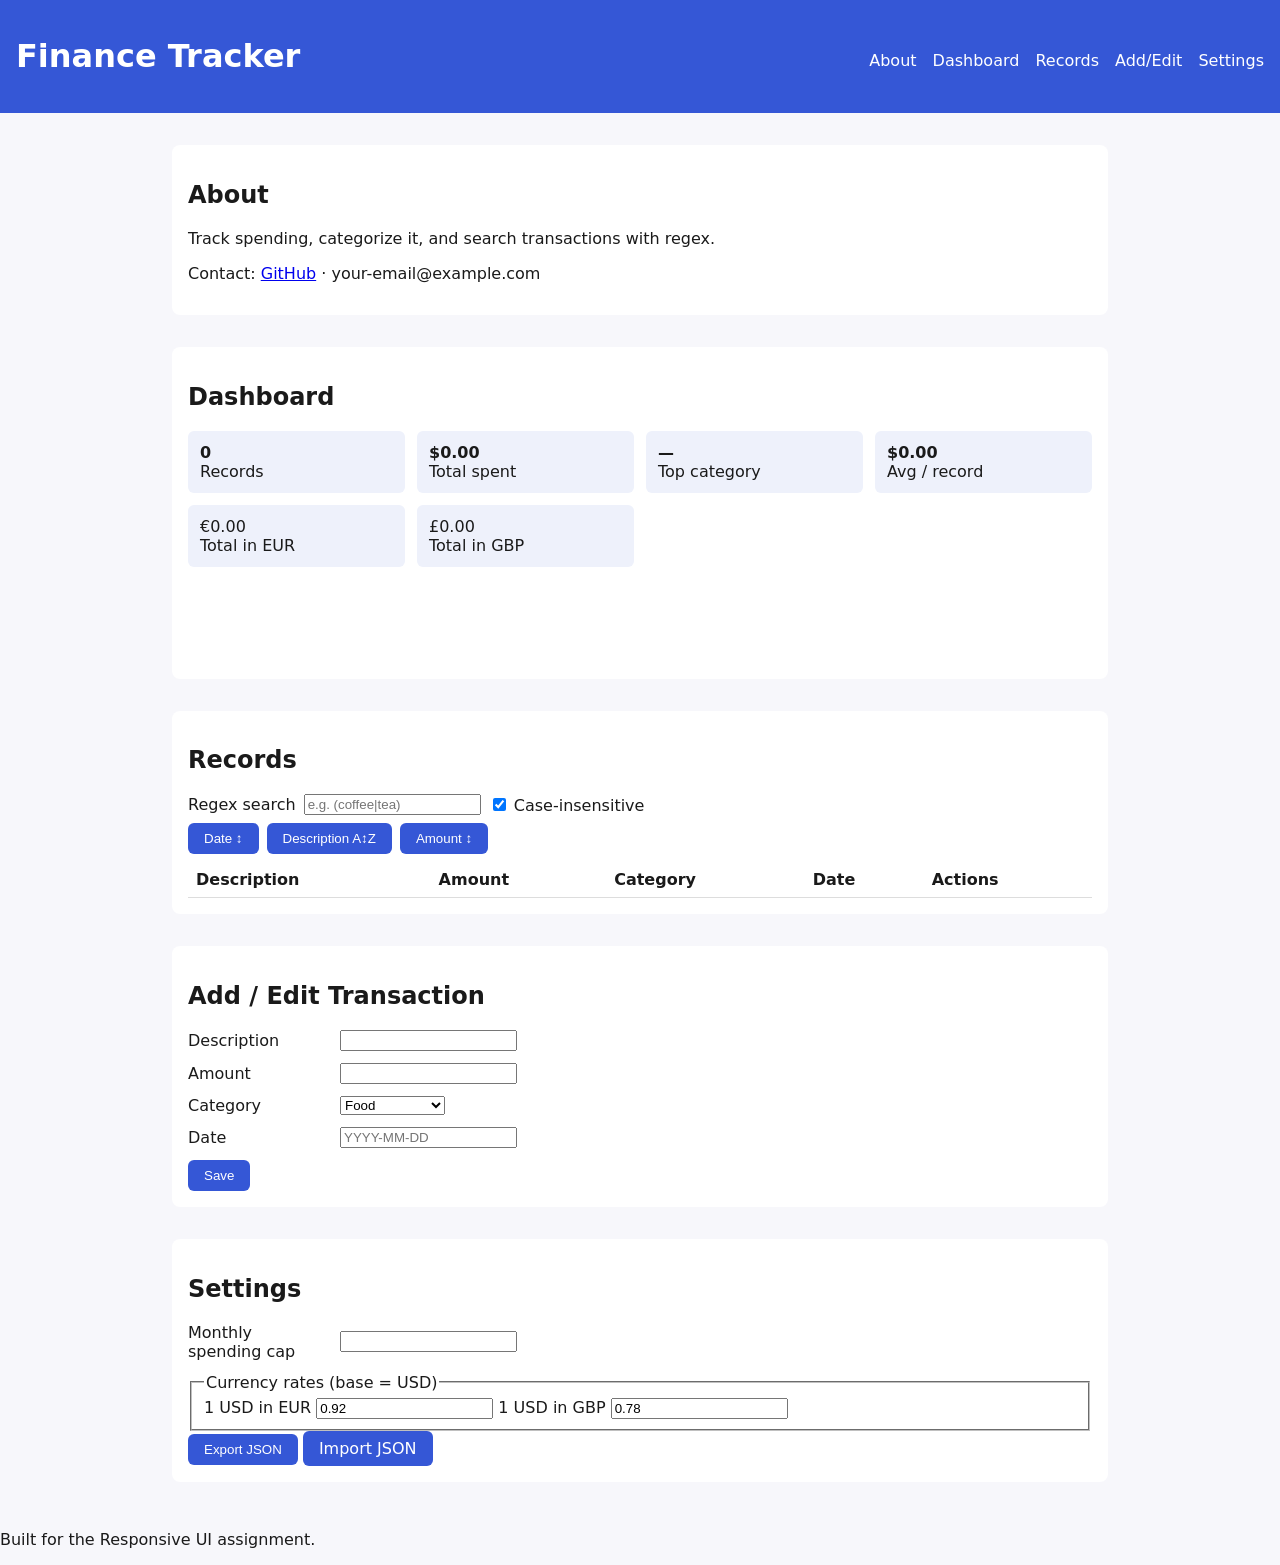
==== index.html @ e315fcbe "Add core app: HTML, CSS, JS modules, tests, seed data" ====
<!DOCTYPE html>
<html lang="en">
<head>
<meta charset="UTF-8">
<meta name="viewport" content="width=device-width, initial-scale=1.0">
<title>Student Finance Tracker</title>
<link rel="stylesheet" href="styles/main.css">
</head>
<body>
<a href="#main" class="skip-link">Skip to content</a>

<header>
  <h1>Finance Tracker</h1>
  <nav aria-label="Primary">
    <ul>
      <li><a href="#about">About</a></li>
      <li><a href="#dashboard">Dashboard</a></li>
      <li><a href="#records">Records</a></li>
      <li><a href="#form">Add/Edit</a></li>
      <li><a href="#settings">Settings</a></li>
    </ul>
  </nav>
</header>

<main id="main">
  <section id="about" aria-labelledby="about-h">
    <h2 id="about-h">About</h2>
    <p>Track spending, categorize it, and search transactions with regex.</p>
    <p>Contact: <a href="https://github.com/kmaster-alt">GitHub</a> · your-email@example.com</p>
  </section>

  <section id="dashboard" aria-labelledby="dash-h">
    <h2 id="dash-h">Dashboard</h2>
    <div class="stats-grid" id="statsGrid"></div>
    <p id="capStatus" role="status" aria-live="polite"></p>
    <div id="trendChart" class="trend-chart" aria-label="Spending in the last 7 days"></div>
  </section>

  <section id="records" aria-labelledby="rec-h">
    <h2 id="rec-h">Records</h2>
    <div class="search-bar">
      <label for="searchInput">Regex search</label>
      <input type="text" id="searchInput" placeholder="e.g. (coffee|tea)">
      <label><input type="checkbox" id="caseInsensitive" checked> Case-insensitive</label>
      <span id="searchError" role="status" aria-live="polite"></span>
    </div>
    <div class="sort-bar">
      <button data-sort="date">Date ↕</button>
      <button data-sort="description">Description A↕Z</button>
      <button data-sort="amount">Amount ↕</button>
    </div>
    <table id="recordsTable">
      <thead>
        <tr><th>Description</th><th>Amount</th><th>Category</th><th>Date</th><th>Actions</th></tr>
      </thead>
      <tbody id="recordsBody"></tbody>
    </table>
  </section>

  <section id="form" aria-labelledby="form-h">
    <h2 id="form-h">Add / Edit Transaction</h2>
    <form id="recordForm" novalidate>
      <input type="hidden" id="recordId">
      <div class="field">
        <label for="description">Description</label>
        <input type="text" id="description" required>
        <span class="error" id="descriptionError" role="status" aria-live="polite"></span>
      </div>
      <div class="field">
        <label for="amount">Amount</label>
        <input type="text" id="amount" required inputmode="decimal">
        <span class="error" id="amountError" role="status" aria-live="polite"></span>
      </div>
      <div class="field">
        <label for="category">Category</label>
        <select id="category">
          <option>Food</option><option>Books</option><option>Transport</option>
          <option>Entertainment</option><option>Fees</option><option>Other</option>
        </select>
        <span class="error" id="categoryError" role="status" aria-live="polite"></span>
      </div>
      <div class="field">
        <label for="date">Date</label>
        <input type="text" id="date" placeholder="YYYY-MM-DD" required>
        <span class="error" id="dateError" role="status" aria-live="polite"></span>
      </div>
      <button type="submit">Save</button>
    </form>
  </section>

  <section id="settings" aria-labelledby="set-h">
    <h2 id="set-h">Settings</h2>
    <div class="field">
      <label for="capInput">Monthly spending cap</label>
      <input type="text" id="capInput" inputmode="decimal">
    </div>
    <fieldset>
      <legend>Currency rates (base = USD)</legend>
      <label for="rateEUR">1 USD in EUR</label>
      <input type="text" id="rateEUR" inputmode="decimal" value="0.92">
      <label for="rateGBP">1 USD in GBP</label>
      <input type="text" id="rateGBP" inputmode="decimal" value="0.78">
    </fieldset>
    <button id="exportBtn">Export JSON</button>
    <label for="importFile" class="button-like">Import JSON</label>
    <input type="file" id="importFile" accept="application/json" hidden>
    <span id="ioStatus" role="status" aria-live="polite"></span>
  </section>
</main>

<footer>
  <p>Built for the Responsive UI assignment.</p>
</footer>

<script type="module" src="scripts/app.js"></script>
</body>
</html>
---- styles/main.css ----
:root { --bg:#f7f7fb; --text:#1a1a1a; --accent:#3557d6; --danger:#c0392b; --card:#fff; }
* { box-sizing: border-box; }
body { margin:0; font-family: system-ui, sans-serif; background: var(--bg); color: var(--text); }
.skip-link { position:absolute; left:-999px; top:0; background:var(--accent); color:#fff; padding:8px; }
.skip-link:focus { left:0; z-index:100; }
a:focus, button:focus, input:focus, select:focus { outline:3px solid var(--accent); outline-offset:2px; }
header { background:var(--accent); color:#fff; padding:1rem; }
header nav ul { list-style:none; display:flex; flex-wrap:wrap; gap:1rem; padding:0; margin:0.5rem 0 0; }
header nav a { color:#fff; text-decoration:none; }
main { padding:1rem; display:flex; flex-direction:column; gap:2rem; max-width:1000px; margin:0 auto; }
section { background:var(--card); padding:1rem; border-radius:8px; }
.field { display:flex; flex-direction:column; gap:0.25rem; margin-bottom:0.75rem; }
.error { color:var(--danger); font-size:0.85rem; min-height:1em; }
button, .button-like { background:var(--accent); color:#fff; border:none; padding:0.5rem 1rem; border-radius:6px; cursor:pointer; display:inline-block; transition: transform 0.15s ease, background 0.15s ease; }
button:hover, .button-like:hover { transform:translateY(-2px); background:#2843b0; }
table { width:100%; border-collapse:collapse; }
th, td { text-align:left; padding:0.5rem; border-bottom:1px solid #ddd; }
mark { background:#ffe58a; }
.stats-grid { display:grid; grid-template-columns:1fr; gap:0.75rem; }
.stat-card { background:#eef1fb; padding:0.75rem; border-radius:6px; }
.trend-chart { display:flex; align-items:flex-end; gap:4px; height:80px; }
.trend-bar { background:var(--accent); flex:1; border-radius:2px 2px 0 0; }
.sort-bar { display:flex; flex-wrap:wrap; gap:0.5rem; margin:0.5rem 0; }
.search-bar { display:flex; flex-direction:column; gap:0.5rem; }
@media (min-width:768px) {
  header { display:flex; justify-content:space-between; align-items:center; }
  .stats-grid { grid-template-columns:repeat(2,1fr); }
  .search-bar { flex-direction:row; align-items:center; }
  .field { flex-direction:row; align-items:center; gap:0.75rem; }
  .field label { width:140px; }
}
@media (min-width:1024px) {
  main { padding:2rem; }
  .stats-grid { grid-template-columns:repeat(4,1fr); }
  table { font-size:1rem; }
}
@media (max-width:480px) {
  table, thead, tbody, th, td, tr { display:block; }
  thead { display:none; }
  tr { margin-bottom:0.75rem; border:1px solid #ddd; border-radius:6px; padding:0.5rem; }
  td { border:none; padding:0.25rem 0; }
  td::before { content: attr(data-label); font-weight:bold; display:block; }
}
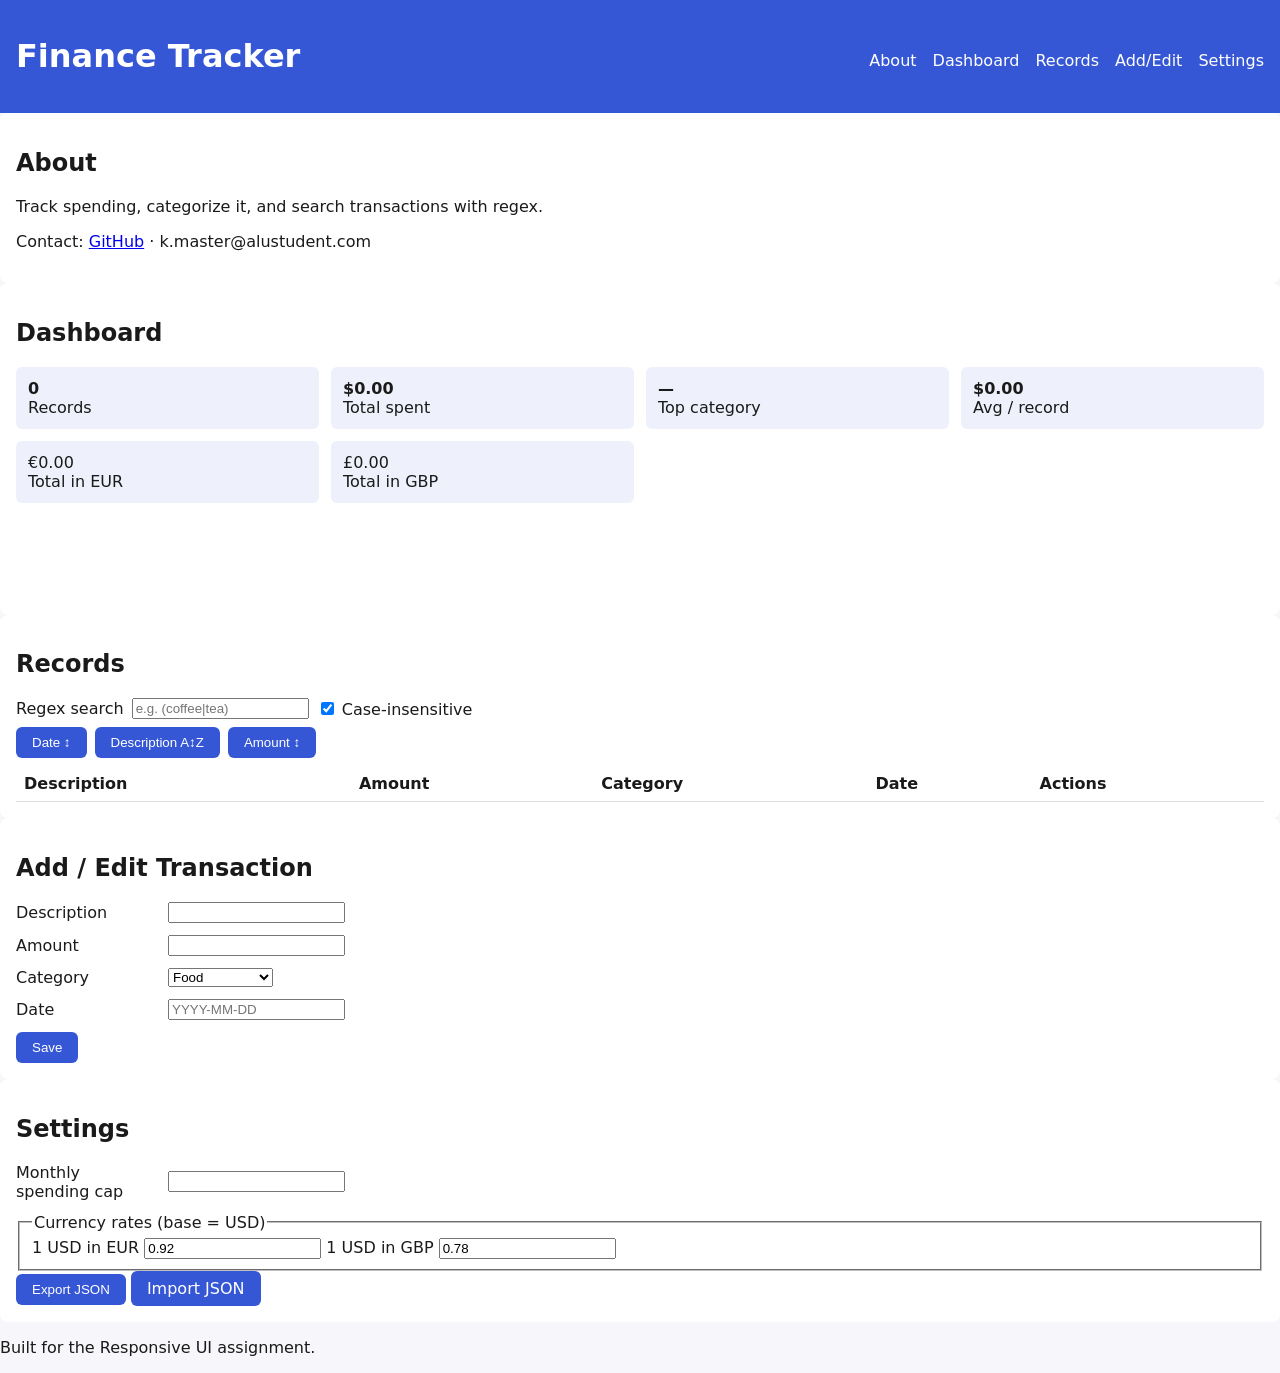
==== commit 15e1e454: "Update contact email in About section" ====
--- a/index.html
+++ b/index.html
@@ -22,12 +22,11 @@
   </nav>
 </header>
 
-<main id="main">
-  <section id="about" aria-labelledby="about-h">
-    <h2 id="about-h">About</h2>
-    <p>Track spending, categorize it, and search transactions with regex.</p>
-    <p>Contact: <a href="https://github.com/kmaster-alt">GitHub</a> · your-email@example.com</p>
-  </section>
+<section id="about" aria-labelledby="about-h">
+  <h2 id="about-h">About</h2>
+  <p>Track spending, categorize it, and search transactions with regex.</p>
+  <p>Contact: <a href="https://github.com/kmaster-alt">GitHub</a> · k.master@alustudent.com</p>
+</section>
 
   <section id="dashboard" aria-labelledby="dash-h">
     <h2 id="dash-h">Dashboard</h2>
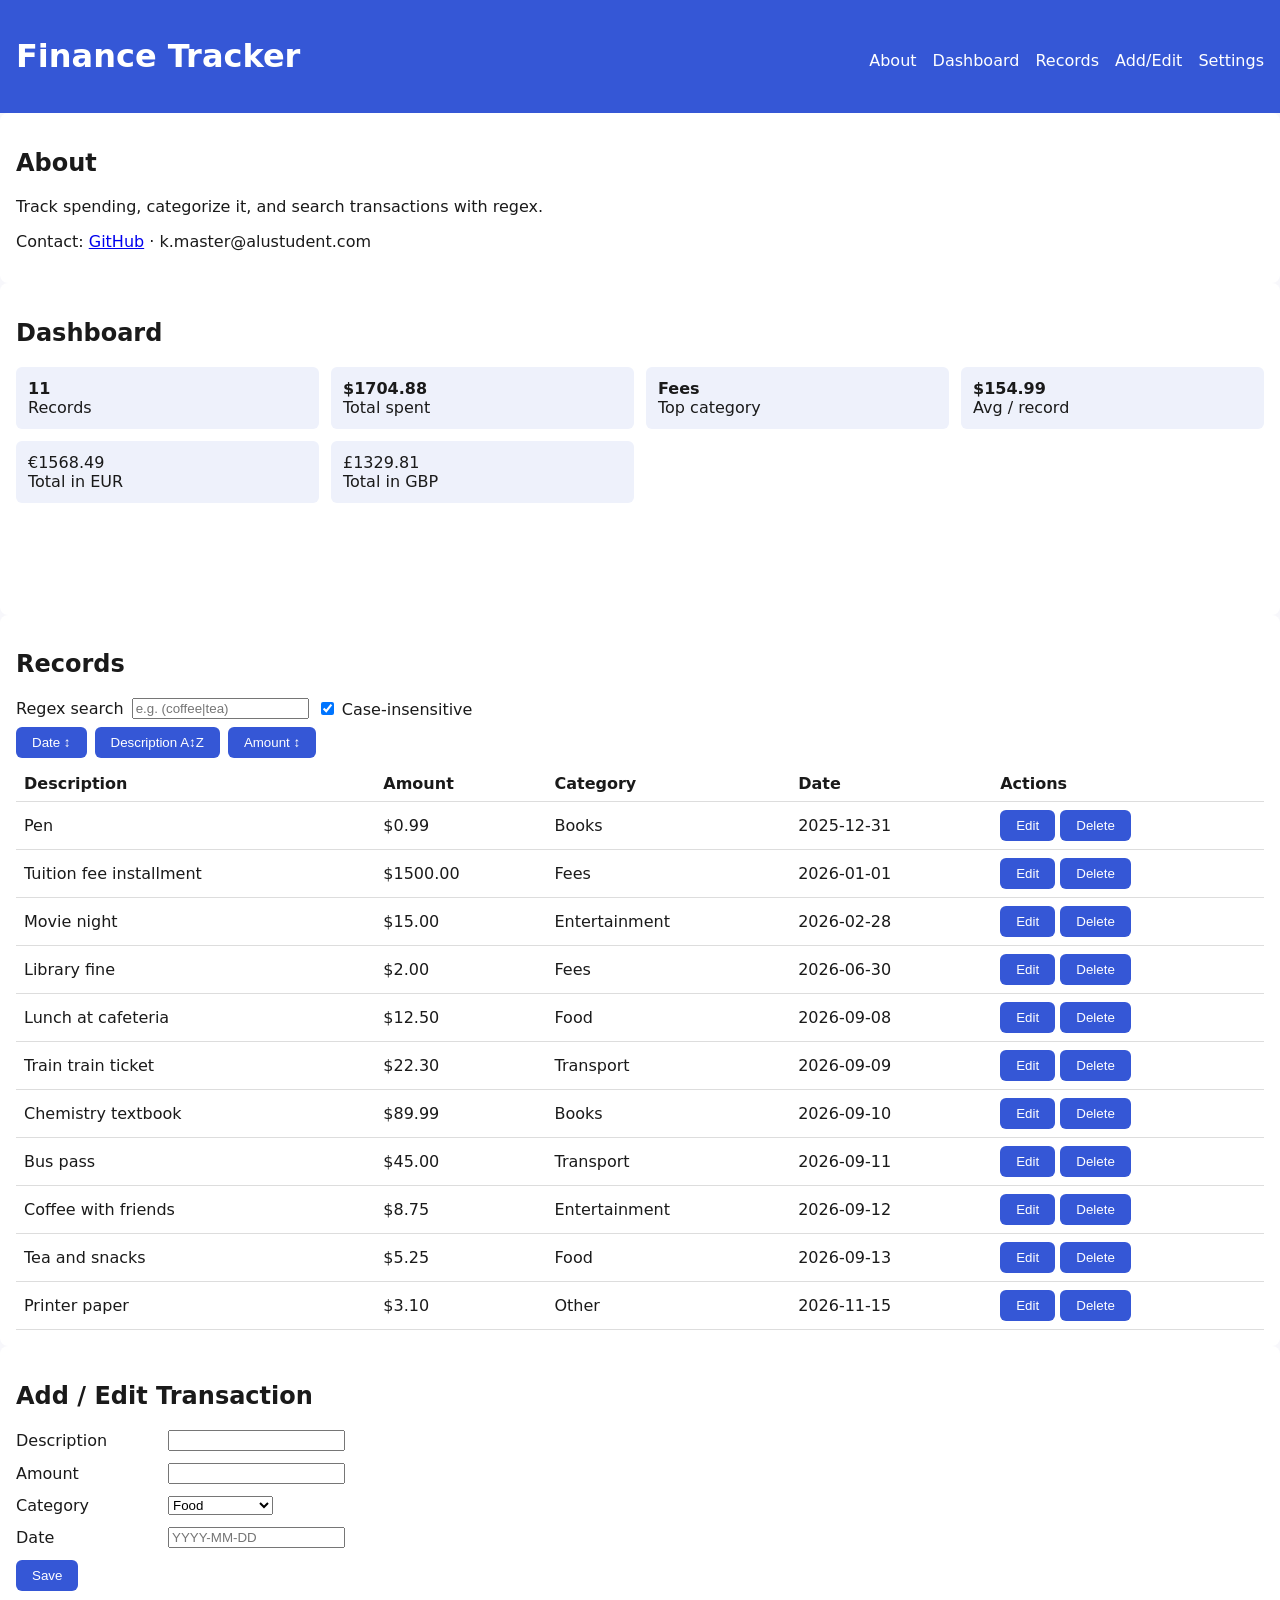
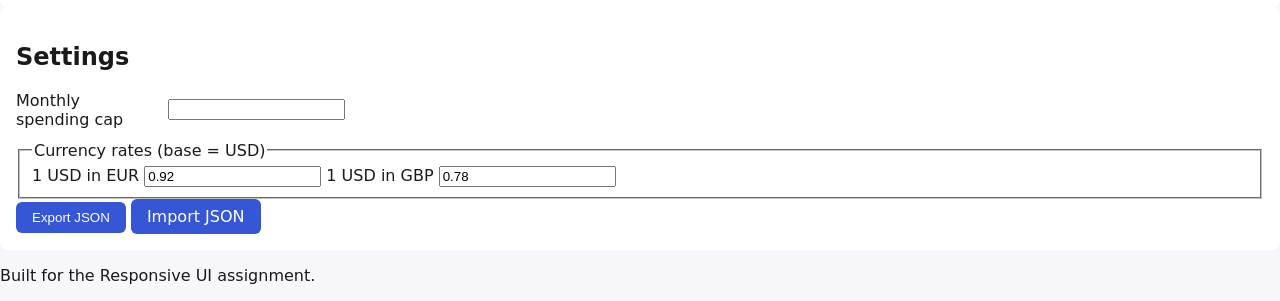
==== commit 5035c773: "M2: semantic HTML structure and mobile-first CSS" ====
--- a/index.html
+++ b/index.html
@@ -1,4 +1,5 @@
-<!DOCTYPE html>
+<!-- Semantic layout -->
+ <!DOCTYPE html>
 <html lang="en">
 <head>
 <meta charset="UTF-8">
